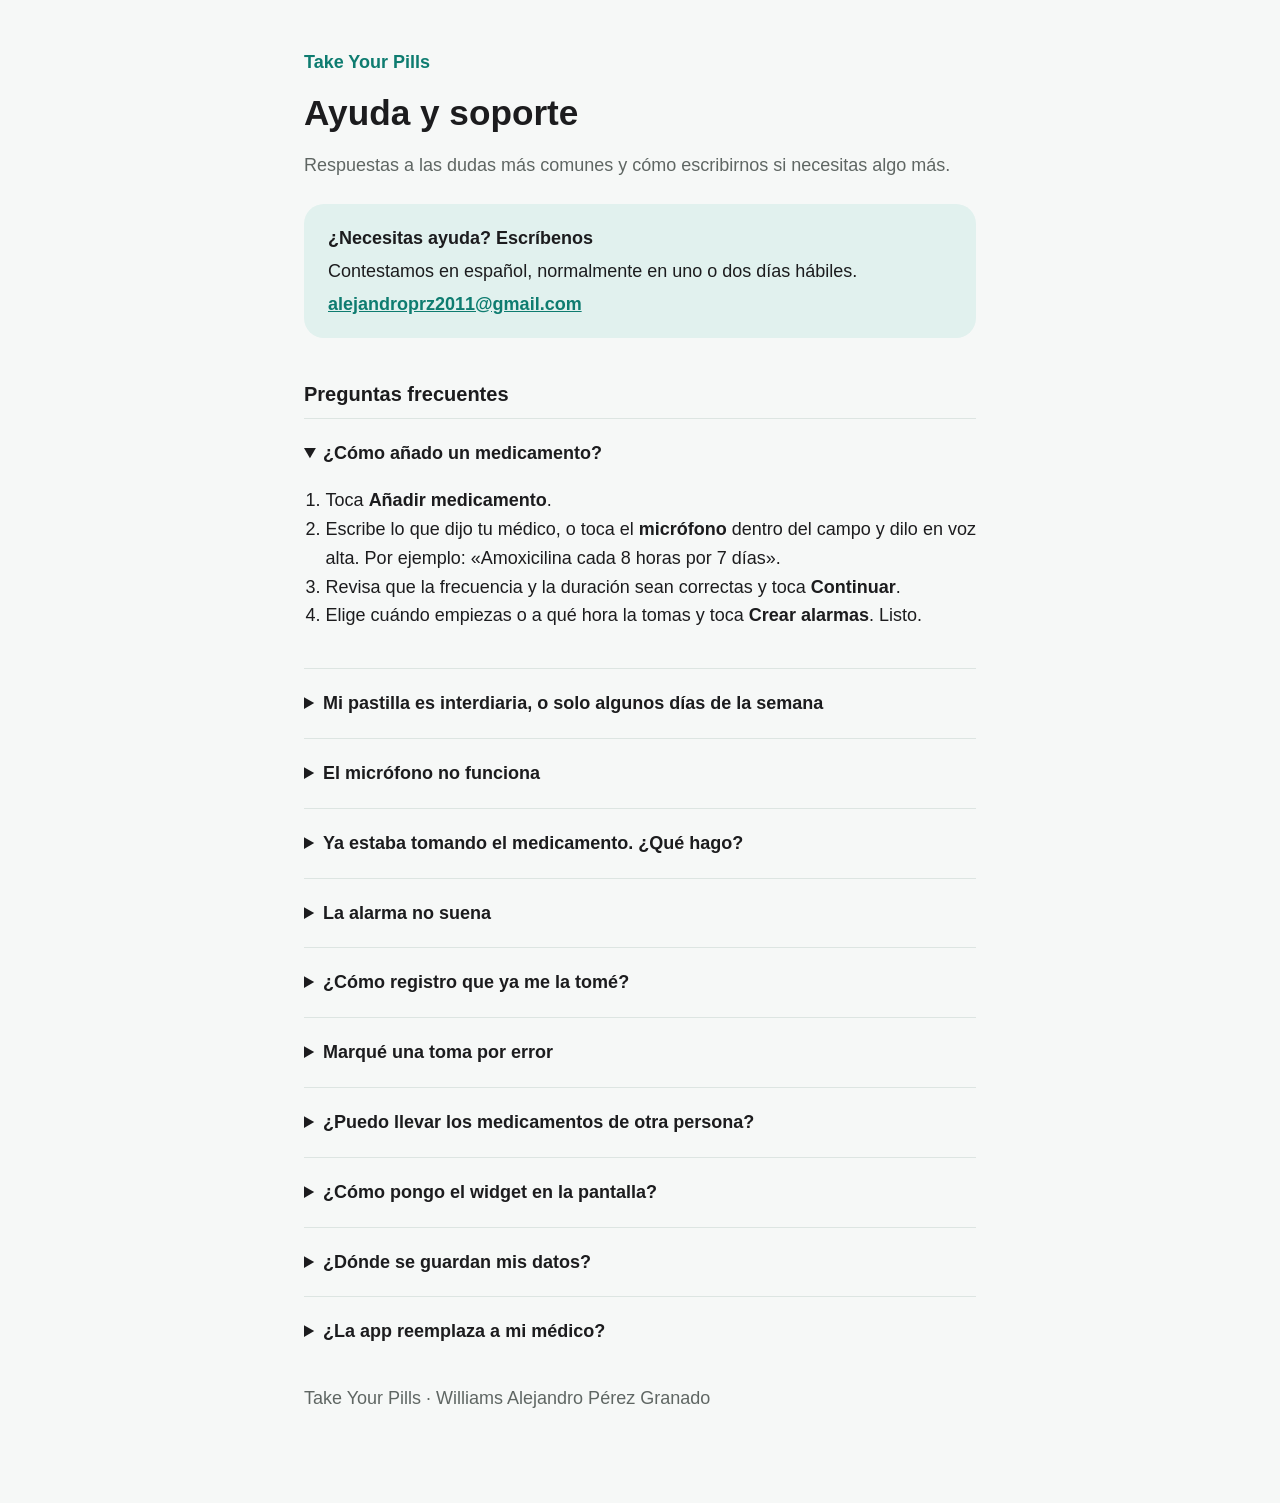
==== soporte.html @ e74b3f1e "feat: legal and support pages" ====
<!doctype html>
<html lang="es">
<head>
<meta charset="utf-8">
<meta name="viewport" content="width=device-width,initial-scale=1">
<title>Soporte · Take Your Pills</title>
<link rel="stylesheet" href="_style.css">
</head>
<body>
<main>
  <div class="app">Take Your Pills</div>
  <h1>Ayuda y soporte</h1>
  <p class="muted">Respuestas a las dudas más comunes y cómo escribirnos si necesitas algo más.</p>

  <div class="box">
    <strong>¿Necesitas ayuda? Escríbenos</strong>
    <p>Contestamos en español, normalmente en uno o dos días hábiles.</p>
    <p><a class="mail" href="mailto:alejandroprz2011@gmail.com">alejandroprz2011@gmail.com</a></p>
  </div>

  <h2>Preguntas frecuentes</h2>

  <details open>
    <summary>¿Cómo añado un medicamento?</summary>
    <ol>
      <li>Toca <b>Añadir medicamento</b>.</li>
      <li>Escribe lo que dijo tu médico, o toca el <b>micrófono</b> dentro del campo y dilo en voz alta. Por ejemplo: «Amoxicilina cada 8 horas por 7 días».</li>
      <li>Revisa que la frecuencia y la duración sean correctas y toca <b>Continuar</b>.</li>
      <li>Elige cuándo empiezas o a qué hora la tomas y toca <b>Crear alarmas</b>. Listo.</li>
    </ol>
  </details>

  <details>
    <summary>Mi pastilla es interdiaria, o solo algunos días de la semana</summary>
    <p>También funciona. Puedes decir o escribir, por ejemplo: «interdiario por 3 meses», «cada tercer día», «solo los viernes», «lunes, miércoles y viernes» o «los fines de semana». En el segundo paso verás <b>Por horas</b>, <b>Por días</b> y <b>Días fijos</b> para ajustarlo, y en el tercero eliges a qué hora la tomas.</p>
  </details>

  <details>
    <summary>El micrófono no funciona</summary>
    <p>La primera vez, el teléfono te pide permiso para usar el micrófono y el reconocimiento de voz. Si dijiste que no, actívalo en <b>Ajustes → Take Your Pills</b>. Habla con calma y cerca del teléfono; puedes corregir el texto escribiendo en el mismo campo.</p>
  </details>

  <details>
    <summary>Ya estaba tomando el medicamento. ¿Qué hago?</summary>
    <p>Al crearlo, elige <b>Ya la tomé</b> e indica hace cuánto tomaste la última (por ejemplo, «Hace 3 h»). La app calcula las siguientes tomas desde ahí y te pregunta cuántos días te faltan.</p>
  </details>

  <details>
    <summary>La alarma no suena</summary>
    <ul>
      <li>Revisa que las notificaciones estén permitidas: <b>Ajustes → Notificaciones → Take Your Pills</b>.</li>
      <li><b>iPhone:</b> con el interruptor de silencio activado, el teléfono solo vibra. Si usas un modo de concentración, permite las notificaciones urgentes de Take Your Pills.</li>
      <li><b>Android:</b> sube el volumen de alarma y quita la app del ahorro de batería (<b>Ajustes → Batería</b>).</li>
    </ul>
  </details>

  <details>
    <summary>¿Cómo registro que ya me la tomé?</summary>
    <p>Toca el botón grande <b>Ya me la tomé</b> en la app, o directamente en la notificación, en la pantalla bloqueada o en tu reloj. Si no la registras, la app te vuelve a avisar a los 5 y a los 15 minutos.</p>
  </details>

  <details>
    <summary>Marqué una toma por error</summary>
    <p>Justo después de marcarla aparece el botón <b>Deshacer</b>. También puedes abrir el medicamento y tocar <b>Deshacer</b> en la última toma registrada.</p>
  </details>

  <details>
    <summary>¿Puedo llevar los medicamentos de otra persona?</summary>
    <p>Sí. Toca el botón de <b>Personas</b> arriba a la derecha y añade, por ejemplo, a «Mamá». Al crear un medicamento podrás elegir para quién es, y los avisos dirán «Mamá: hora de tomar…».</p>
  </details>

  <details>
    <summary>¿Cómo pongo el widget en la pantalla?</summary>
    <p><b>iPhone:</b> mantén pulsada la pantalla de inicio, toca <b>Editar → Añadir widget</b> y busca Take Your Pills. También puedes añadirlo a la pantalla bloqueada.</p>
    <p><b>Android:</b> mantén pulsada la pantalla de inicio, toca <b>Widgets</b> y arrastra Take Your Pills.</p>
  </details>

  <details>
    <summary>¿Dónde se guardan mis datos?</summary>
    <p>Solo en tu teléfono. No tenemos cuentas ni servidores, y no recopilamos ninguna información. Más detalles en la <a href="privacidad.html">política de privacidad</a>.</p>
  </details>

  <details>
    <summary>¿La app reemplaza a mi médico?</summary>
    <p>No. Take Your Pills es una herramienta de recordatorios. Sigue siempre las indicaciones de tu médico y de tu receta.</p>
  </details>

  <p class="muted">Take Your Pills · Williams Alejandro Pérez Granado</p>
</main>
</body>
</html>
---- _style.css ----
:root{--bg:#f6f8f7;--surface:#fff;--ink:#1c1c1e;--muted:#5f6663;--tint:#0e7c70;--tint-soft:#e1f1ee;--line:#dde5e2;color-scheme:light}
@media (prefers-color-scheme:dark){:root{color-scheme:dark;--bg:#04201d;--surface:#0b2c28;--ink:#f2f5f4;--muted:#a9bab6;--tint:#34c7b5;--tint-soft:#12332f;--line:#1f4540}}
*{box-sizing:border-box}
body{margin:0;background:var(--bg);color:var(--ink);font:18px/1.6 -apple-system,BlinkMacSystemFont,"Segoe UI",Roboto,sans-serif;padding-inline:20px}
main{max-width:42rem;margin:0 auto;padding-block:48px 72px}
.app{color:var(--tint);font-weight:700}
h1{font-size:2.2rem;line-height:1.15;margin:16px 0 8px}
.muted{color:var(--muted)}
.box{background:var(--tint-soft);border-radius:20px;padding:20px 24px;margin:24px 0 40px}
.box p{margin:4px 0 0}
section,details{border-top:1px solid var(--line);padding-block:20px}
h2{font-size:1.25rem;margin:0 0 8px}
summary{cursor:pointer;font-weight:700}
ul,ol{padding-left:1.2em}
a{color:var(--tint)}
.mail{font-weight:700;user-select:all;overflow-wrap:anywhere}
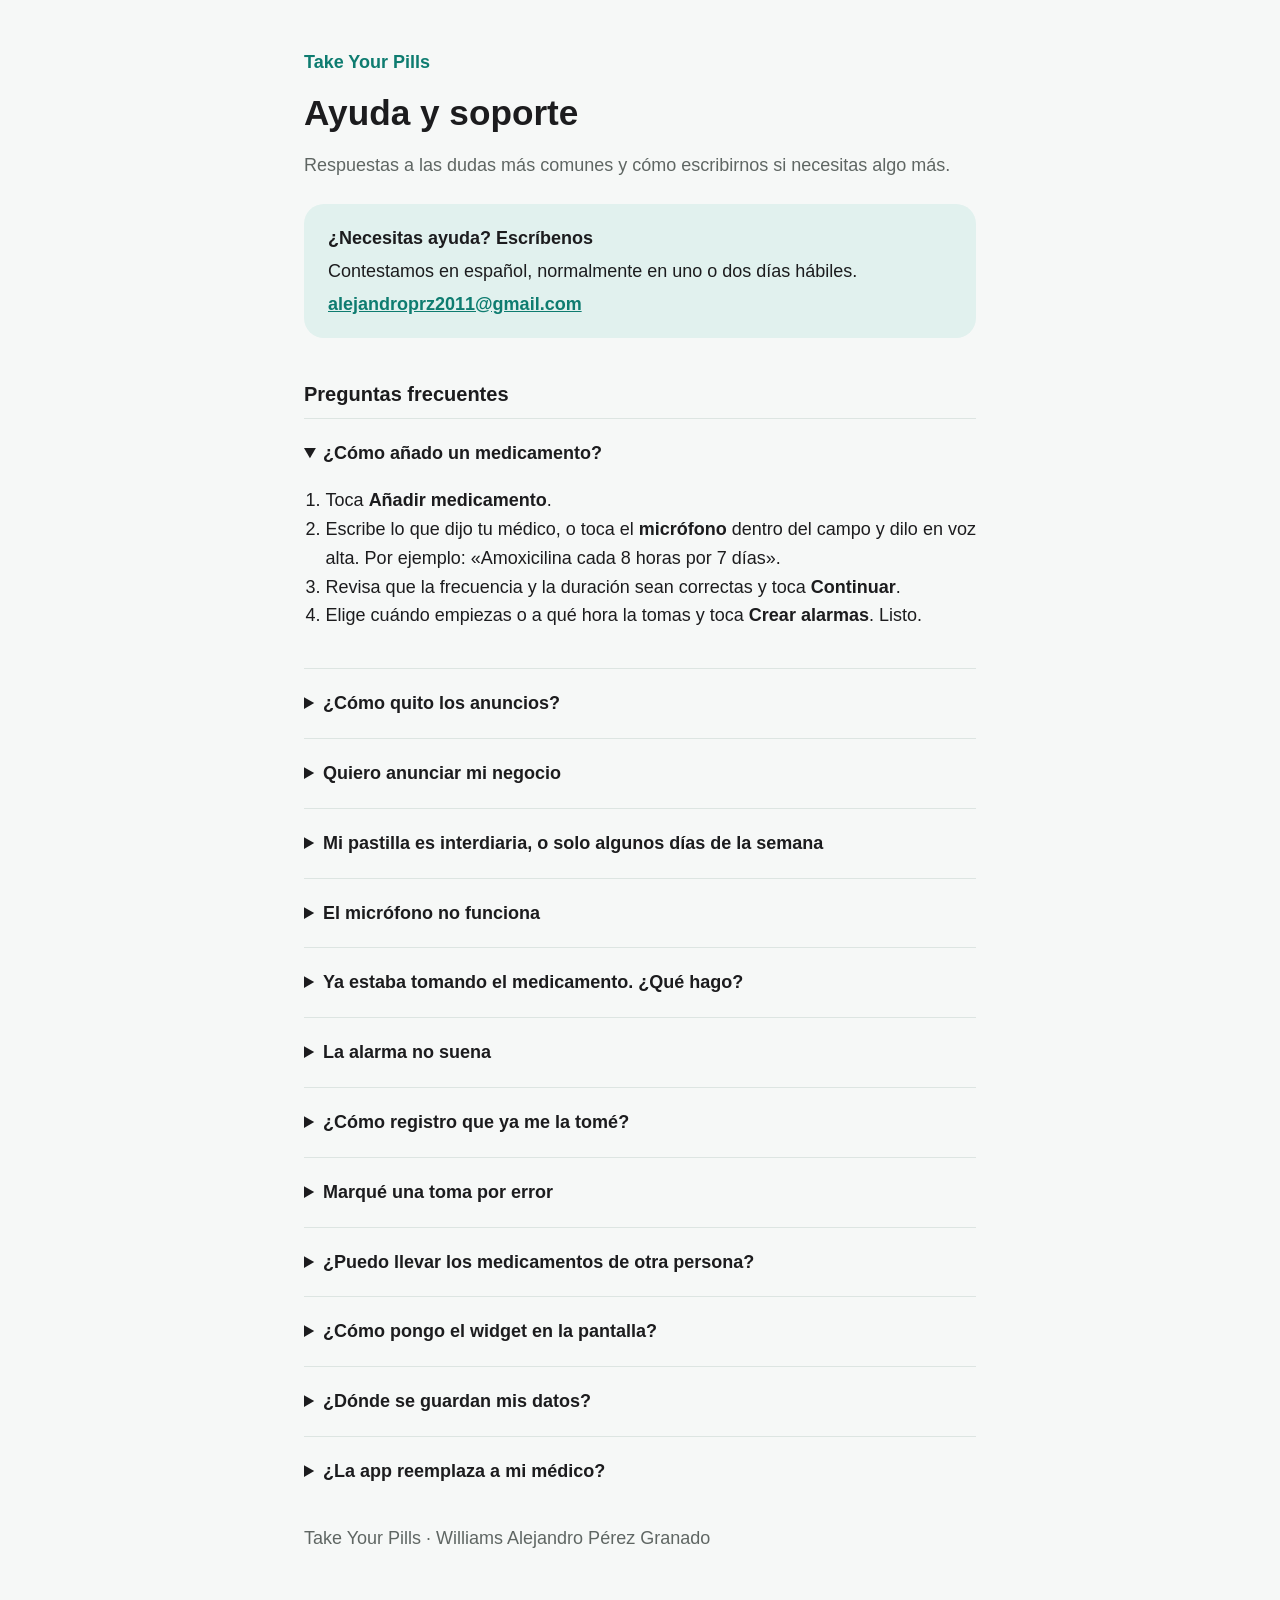
==== commit 1082bc88: "feat: terms, ads config and privacy update" ====
--- a/soporte.html
+++ b/soporte.html
@@ -31,6 +31,16 @@
   </details>
 
   <details>
+      <summary>¿Cómo quito los anuncios?</summary>
+      <p>Abre el <b>Menú</b> (arriba a la derecha) y toca <b>Eliminar anuncios</b>. Es un pago único. Si ya lo compraste en otro teléfono, toca <b>Restaurar compras</b>.</p>
+    </details>
+
+    <details>
+      <summary>Quiero anunciar mi negocio</summary>
+      <p>Abre el <b>Menú</b> y toca <b>Anúnciate con nosotros</b>. Completa el formulario y se abrirá tu correo con la solicitud lista para enviar.</p>
+    </details>
+
+    <details>
     <summary>Mi pastilla es interdiaria, o solo algunos días de la semana</summary>
     <p>También funciona. Puedes decir o escribir, por ejemplo: «interdiario por 3 meses», «cada tercer día», «solo los viernes», «lunes, miércoles y viernes» o «los fines de semana». En el segundo paso verás <b>Por horas</b>, <b>Por días</b> y <b>Días fijos</b> para ajustarlo, y en el tercero eliges a qué hora la tomas.</p>
   </details>
@@ -66,7 +76,7 @@
 
   <details>
     <summary>¿Puedo llevar los medicamentos de otra persona?</summary>
-    <p>Sí. Toca el botón de <b>Personas</b> arriba a la derecha y añade, por ejemplo, a «Mamá». Al crear un medicamento podrás elegir para quién es, y los avisos dirán «Mamá: hora de tomar…».</p>
+    <p>Sí. Abre el <b>Menú</b> (arriba a la derecha), toca <b>Personas</b> y añade, por ejemplo, a «Mamá». Al crear un medicamento podrás elegir para quién es, y los avisos dirán «Mamá: hora de tomar…».</p>
   </details>
 
   <details>
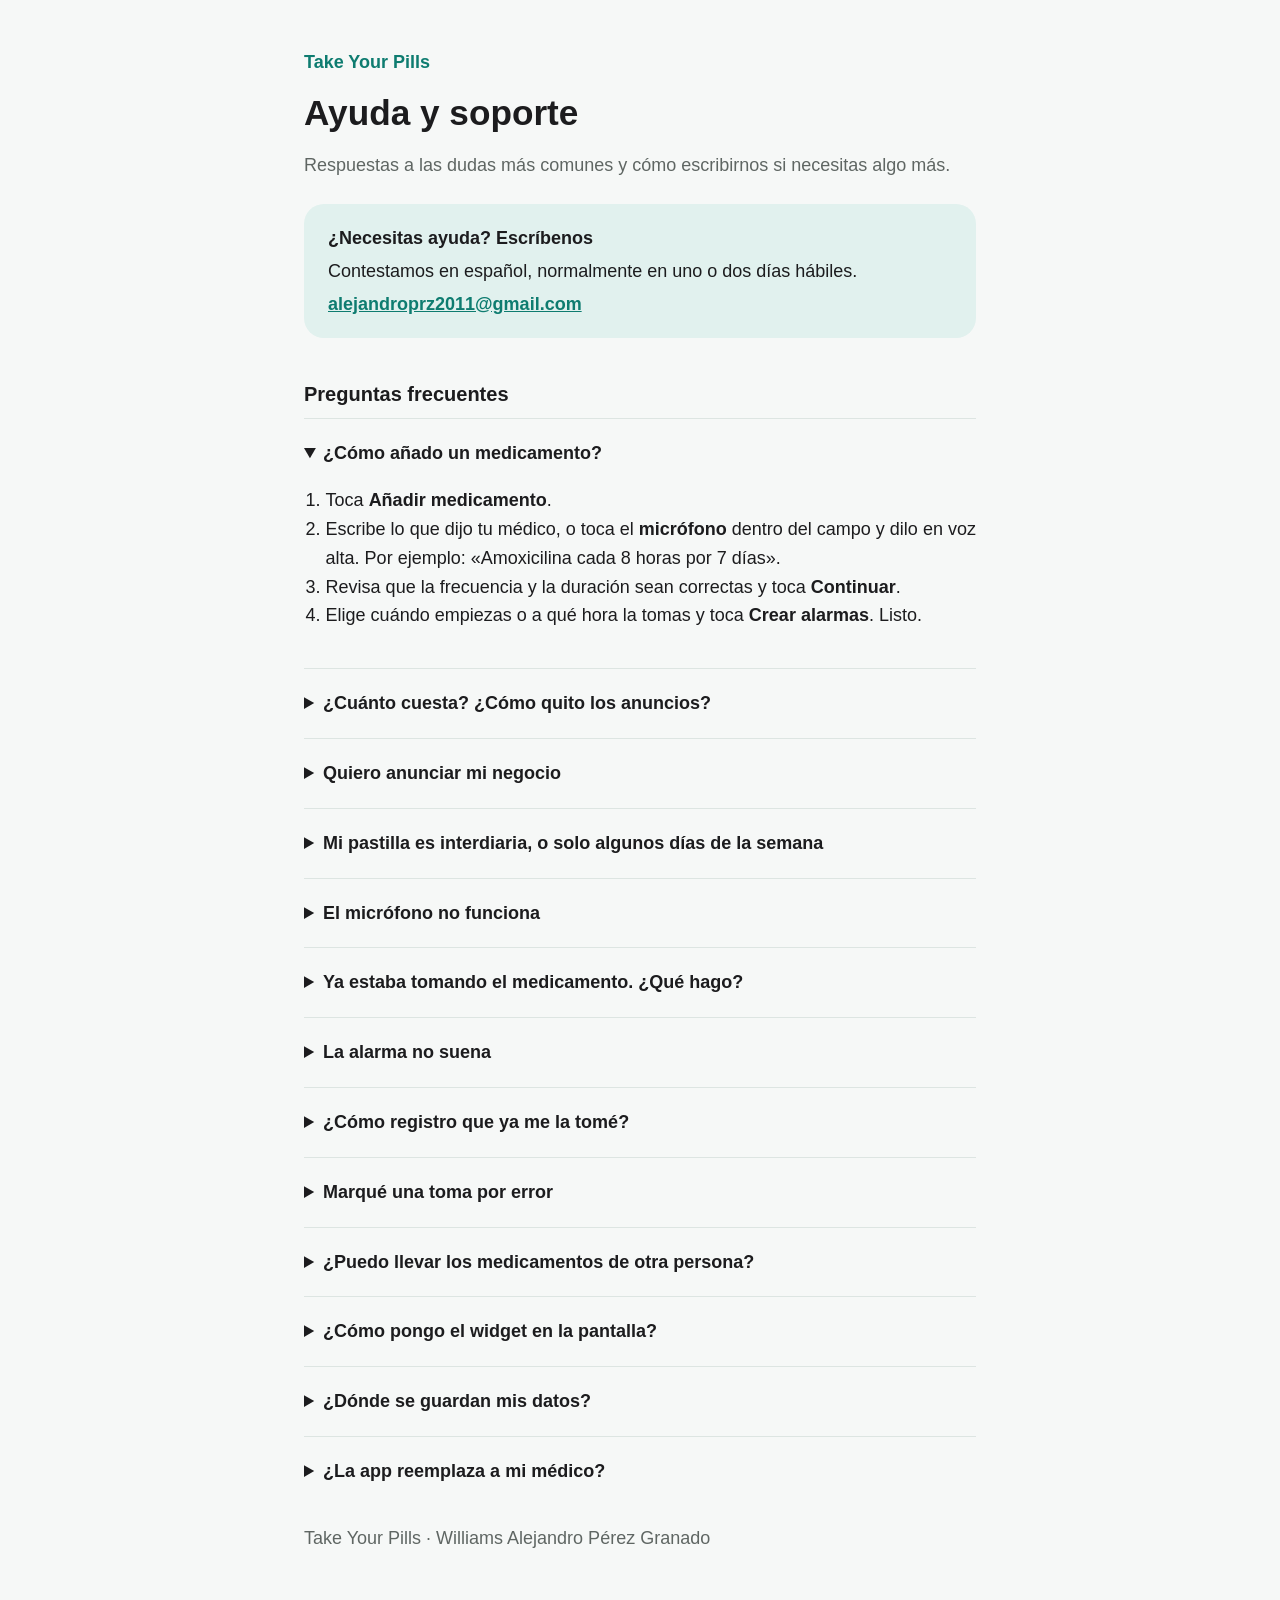
==== commit 7d707598: "docs: trial, AdMob and unlock in legal pages" ====
--- a/soporte.html
+++ b/soporte.html
@@ -31,8 +31,8 @@
   </details>
 
   <details>
-      <summary>¿Cómo quito los anuncios?</summary>
-      <p>Abre el <b>Menú</b> (arriba a la derecha) y toca <b>Eliminar anuncios</b>. Es un pago único. Si ya lo compraste en otro teléfono, toca <b>Restaurar compras</b>.</p>
+      <summary>¿Cuánto cuesta? ¿Cómo quito los anuncios?</summary>
+      <p>Tienes <b>15 días de prueba gratis</b> con todas las funciones. Después, un <b>único pago</b> desbloquea la app para siempre y quita los anuncios (no es una suscripción). Ábrelo en <b>Menú → Desbloquear para siempre</b>, o toca <b>Quitar</b> junto a un anuncio. Si ya pagaste en otro teléfono, toca <b>Restaurar compras</b>.</p>
     </details>
 
     <details>
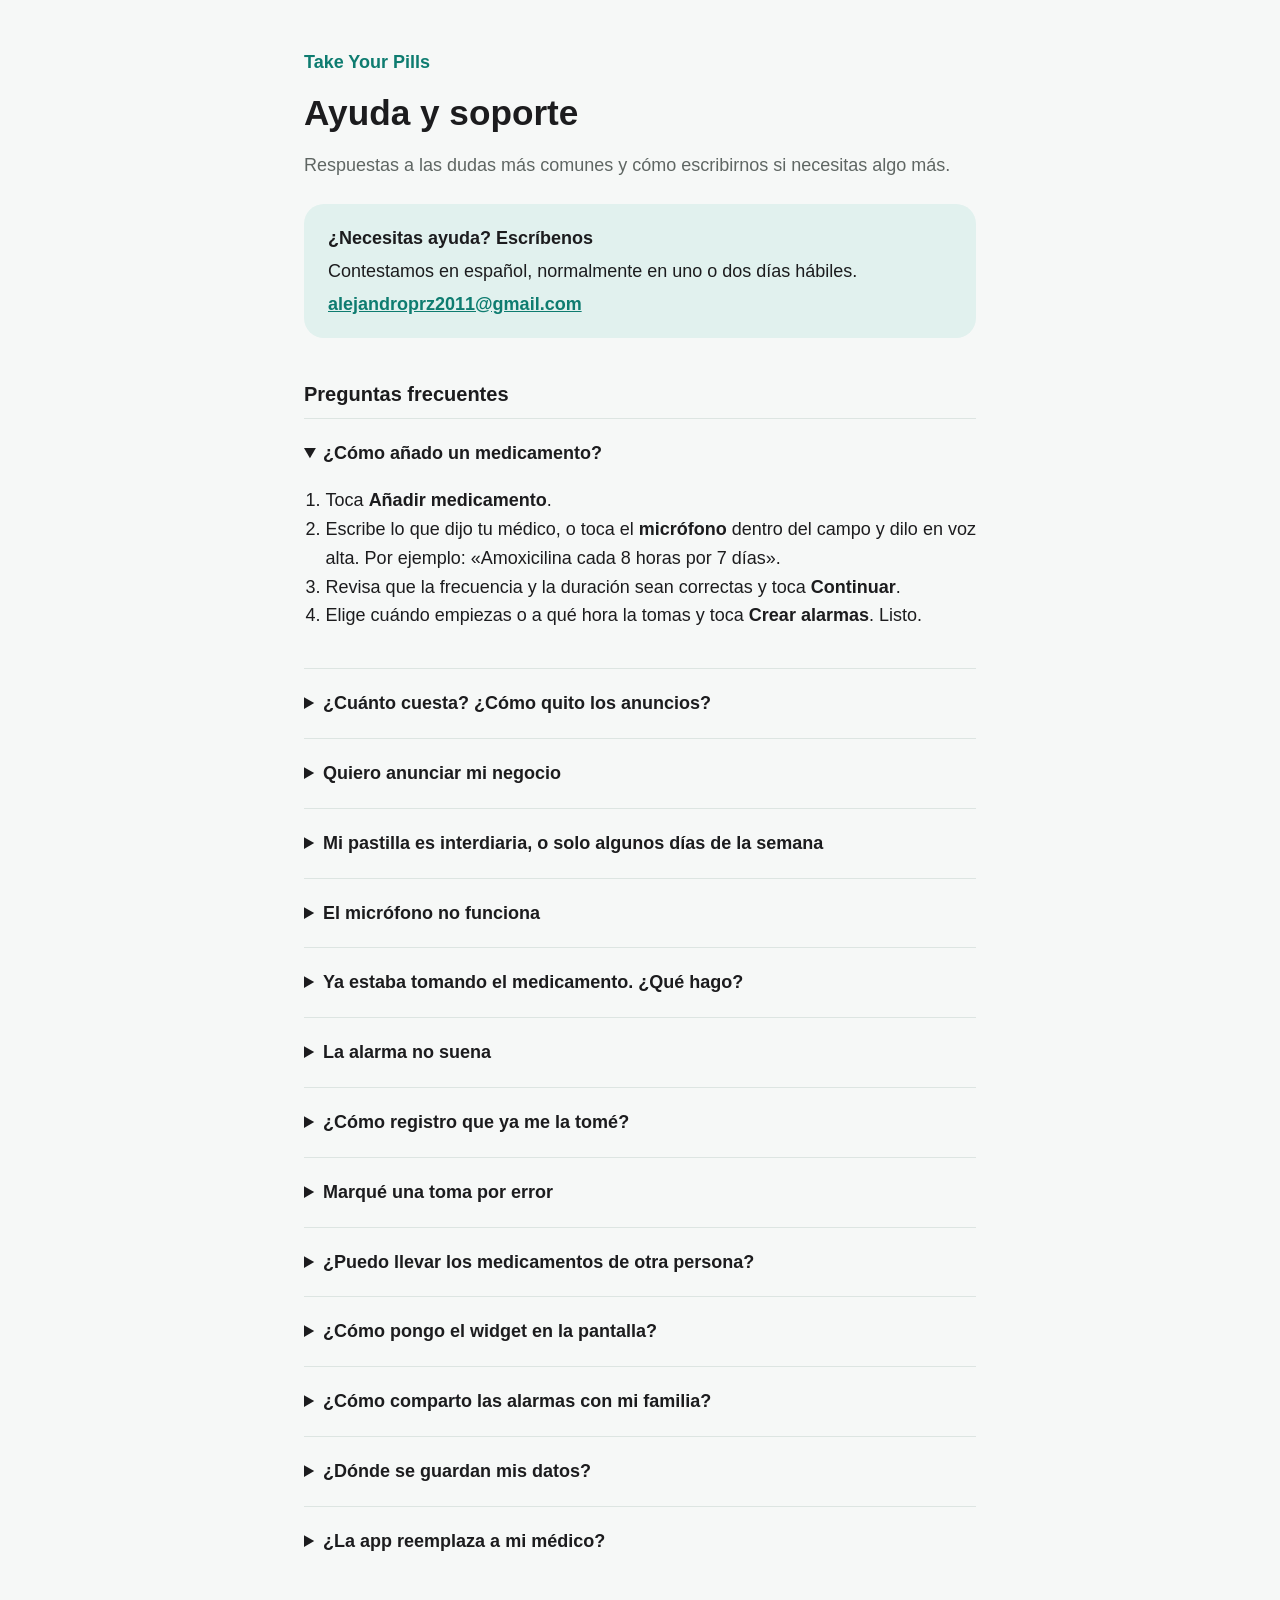
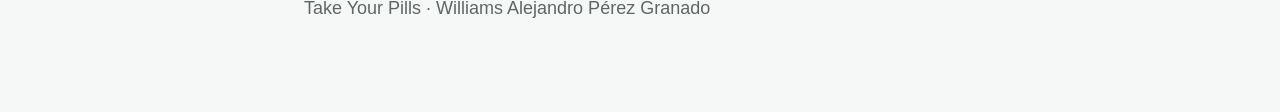
==== commit 9e791d27: "feat: shared alarms landing page" ====
--- a/soporte.html
+++ b/soporte.html
@@ -86,6 +86,16 @@
   </details>
 
   <details>
+    <summary>¿Cómo comparto las alarmas con mi familia?</summary>
+    <ol>
+      <li>Abre el <b>Menú</b> y toca <b>Compartir con la familia</b>.</li>
+      <li>Toca <b>Mostrar código QR</b> y deja que tu familiar lo escanee con la cámara de su teléfono, o toca <b>Enviar por WhatsApp o mensaje</b>.</li>
+      <li>Tu familiar toca el enlace o el aviso de la cámara, y luego <b>Añadir alarmas</b>. Si escanea el mismo código dos veces, no se duplica nada.</li>
+    </ol>
+    <p>Para recibir, también puedes tocar <b>Menú → Compartir con la familia → Escanear un código</b>.</p>
+  </details>
+
+  <details>
     <summary>¿Dónde se guardan mis datos?</summary>
     <p>Solo en tu teléfono. No tenemos cuentas ni servidores, y no recopilamos ninguna información. Más detalles en la <a href="privacidad.html">política de privacidad</a>.</p>
   </details>
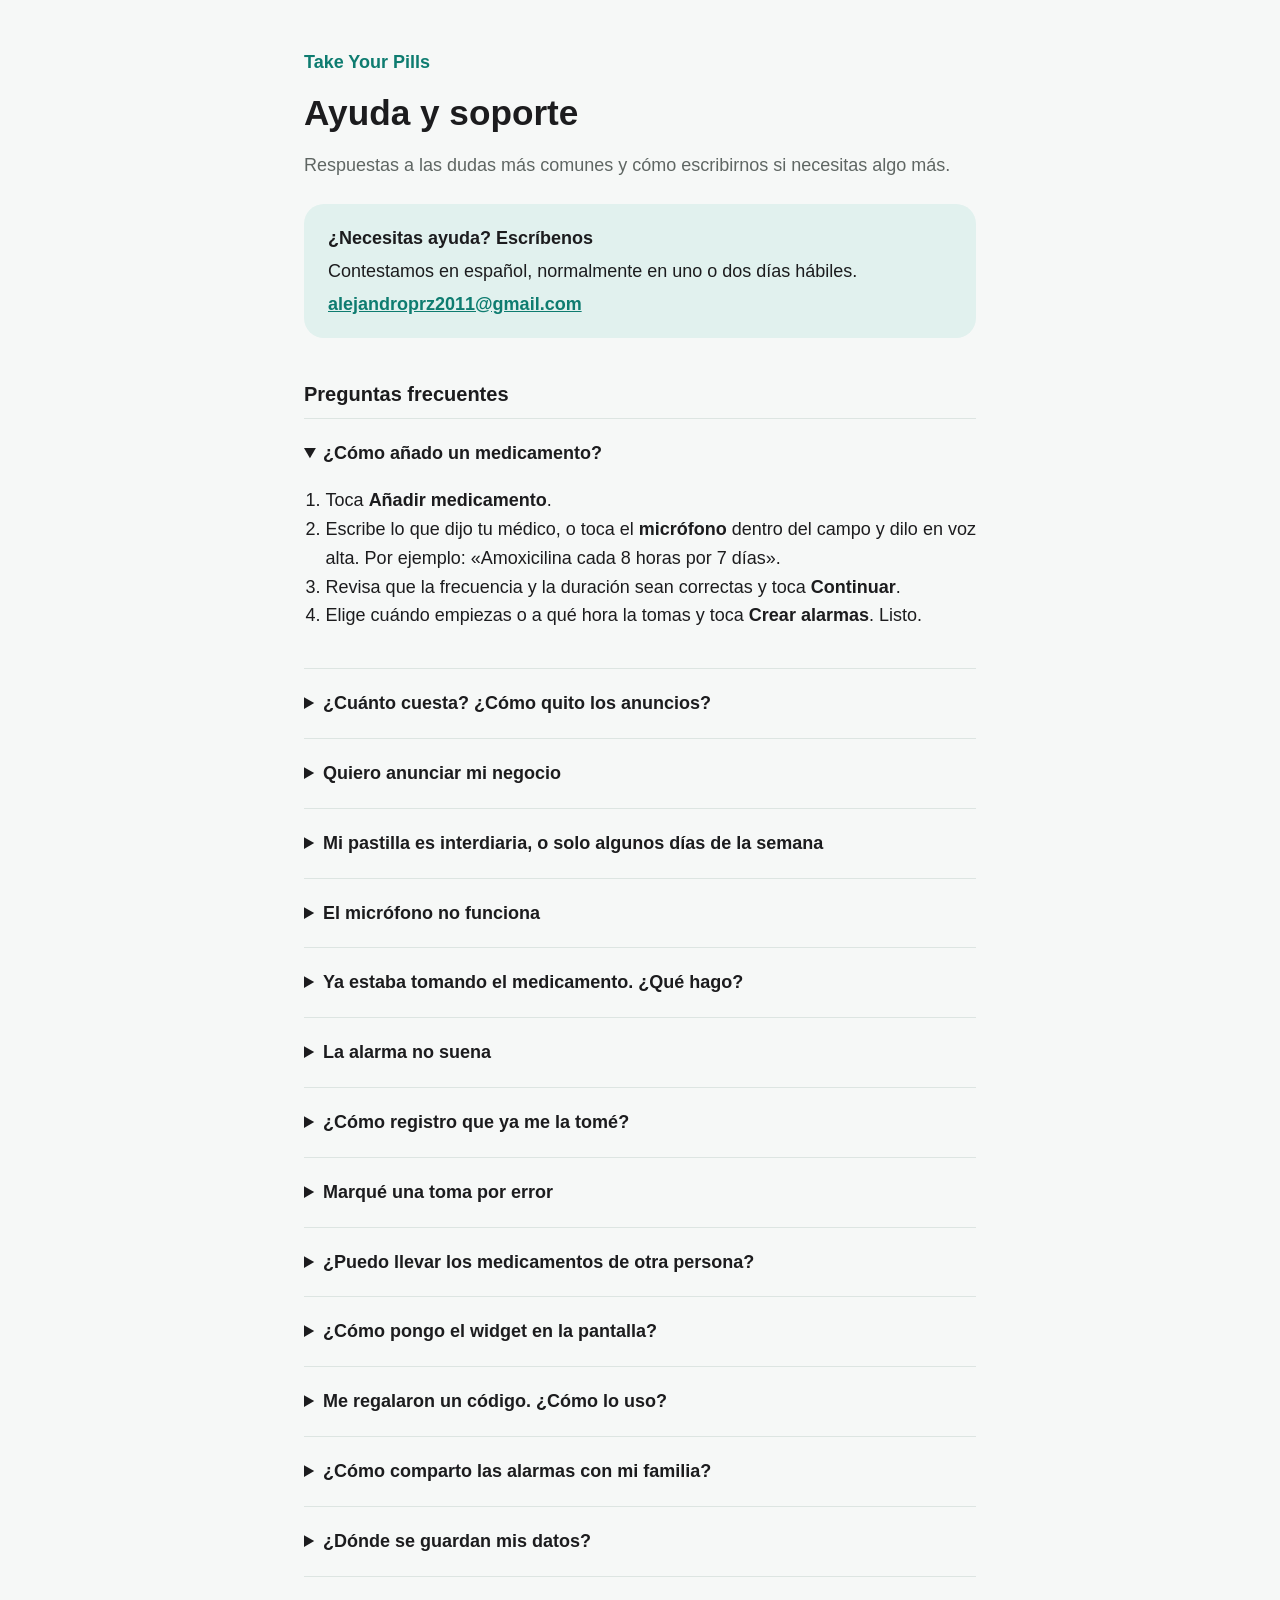
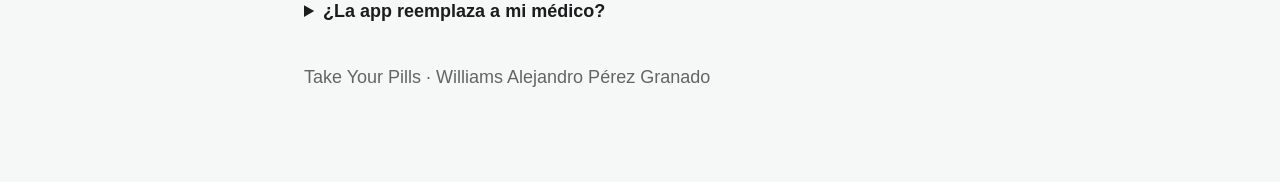
==== commit 4566a67e: "docs: redeem codes" ====
--- a/soporte.html
+++ b/soporte.html
@@ -32,7 +32,7 @@
 
   <details>
       <summary>¿Cuánto cuesta? ¿Cómo quito los anuncios?</summary>
-      <p>Tienes <b>15 días de prueba gratis</b> con todas las funciones. Después, un <b>único pago</b> desbloquea la app para siempre y quita los anuncios (no es una suscripción). Ábrelo en <b>Menú → Desbloquear para siempre</b>, o toca <b>Quitar</b> junto a un anuncio. Si ya pagaste en otro teléfono, toca <b>Restaurar compras</b>.</p>
+      <p>Tienes <b>15 días de prueba gratis</b> con todas las funciones. Después, un <b>único pago</b> la desbloquea para siempre (no es una suscripción): <b>Menú → Desbloquear para siempre</b>. Para quitar los anuncios hay una <b>suscripción mensual opcional</b>: <b>Menú → Eliminar anuncios</b>, o el botón <b>Quitar</b> al final de cada medicamento. Puedes cancelarla cuando quieras en <b>Menú → Gestionar suscripción</b> o en los ajustes de tu teléfono. Si ya pagaste en otro teléfono, toca <b>Restaurar compras</b>.</p>
     </details>
 
     <details>
@@ -86,6 +86,11 @@
   </details>
 
   <details>
+    <summary>Me regalaron un código. ¿Cómo lo uso?</summary>
+    <p>Abre el <b>Menú</b> y toca <b>Canjear código</b>. En iPhone se abre la ventana de Apple para escribirlo; en Android se abre Google Play: escríbelo allí y vuelve a la app. El regalo se aplica solo.</p>
+  </details>
+
+  <details>
     <summary>¿Cómo comparto las alarmas con mi familia?</summary>
     <ol>
       <li>Abre el <b>Menú</b> y toca <b>Compartir con la familia</b>.</li>
